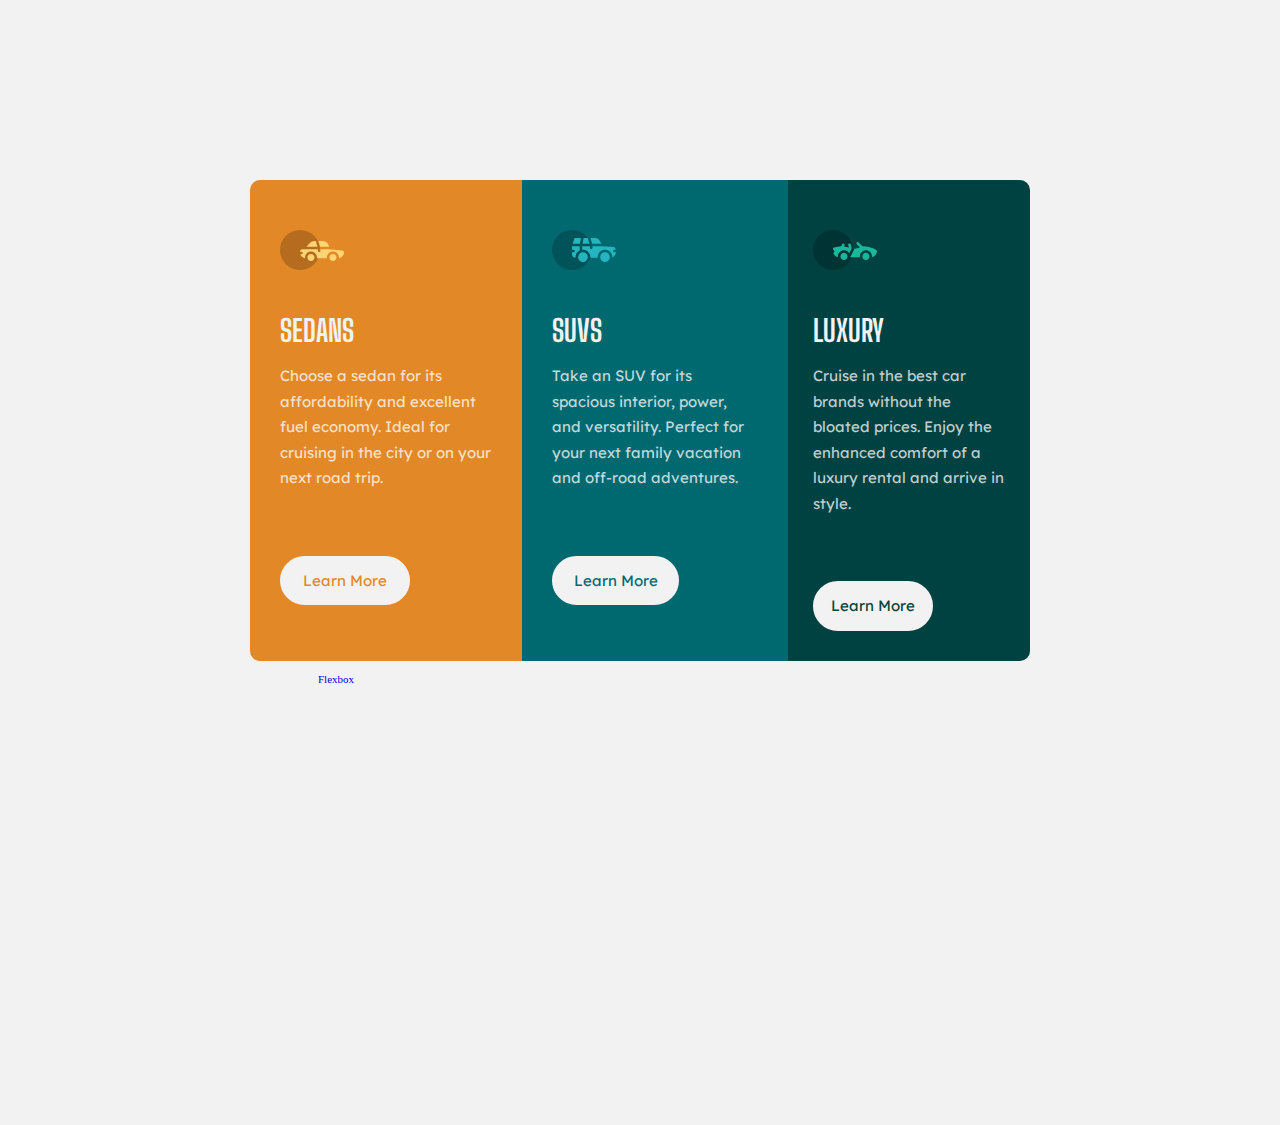
==== grid.html @ e1cf4287 "first commit" ====
<!DOCTYPE html>
<html lang="en">
  <head>
    <meta charset="UTF-8" />
    <meta name="viewport" content="width=device-width, initial-scale=1.0" />
    <link
      href="https://fonts.googleapis.com/css2?family=Big+Shoulders+Display:wght@700&family=Lexend+Deca&display=swap"
      rel="stylesheet"
    />
    <link
      rel="icon"
      type="image/png"
      sizes="32x32"
      href="./images/favicon-32x32.png"
    />
    <link rel="stylesheet" href="./grid.css" />

    <title>Grid</title>
  </head>

  <body>
    <main>
      <div class="sedans">
        <svg width="64" height="40" xmlns="http://www.w3.org/2000/svg">
          <g fill="none" fill-rule="evenodd">
            <circle fill="#000" opacity=".201" cx="20" cy="20" r="20" />
            <path
              d="M52.936 24.11c1.942 0 3.517 1.542 3.517 3.445 0 1.903-1.575 3.445-3.517 3.445s-3.516-1.542-3.516-3.445c0-1.903 1.574-3.445 3.516-3.445zm-21.957 0c1.942 0 3.517 1.542 3.517 3.445 0 1.903-1.575 3.445-3.517 3.445s-3.516-1.542-3.516-3.445c0-1.903 1.574-3.445 3.516-3.445zm6.948-4.848v1.429c0 .716.61 1.293 1.348 1.259a1.295 1.295 0 001.225-1.295v-1.393h8.256l13.483 1.313c.956.093 1.676.881 1.676 1.814 0 2.89-2.126 5.303-4.926 5.819.397-3.557-2.458-6.62-6.053-6.62-3.646 0-6.504 3.14-6.039 6.723h-9.879c.466-3.588-2.397-6.722-6.039-6.722-3.595 0-6.45 3.062-6.052 6.62-2.14-.398-3.916-1.912-4.61-3.931h1.142c.731 0 1.32-.598 1.285-1.322-.033-.678-.629-1.2-1.322-1.2H20v-.251c0-1.274 1.066-2.243 2.306-2.243h15.62zM42.59 11c2.645 0 4.99 1.556 5.972 3.963l.726 1.779H40.17L38.413 11h4.178zm-6.865 0l1.758 5.741H26.505l3.357-3.654A6.502 6.502 0 0134.644 11h1.082z"
              fill="#FFD473"
              fill-rule="nonzero"
            />
          </g>
        </svg>
        <h1>Sedans</h1>
        <p>
          Choose a sedan for its affordability and excellent fuel economy. Ideal
          for cruising in the city or on your next road trip.
        </p>
        <a href="#" class="btn">Learn More</a>
      </div>
      <div class="suvs">
        <svg width="64" height="40" xmlns="http://www.w3.org/2000/svg">
          <g fill="none" fill-rule="evenodd">
            <circle fill="#000" opacity=".201" cx="20" cy="20" r="20" />
            <path
              d="M31.002 22.358c2.917 0 5.18 2.593 4.762 5.506a4.828 4.828 0 01-2.962 3.778 4.797 4.797 0 01-5.3-1.165c-1.188-1.26-1.235-2.613-1.263-2.613-.42-2.924 1.857-5.506 4.763-5.506zm22 0c3.457 0 5.798 3.567 4.41 6.744A4.816 4.816 0 0152.3 31.94a4.826 4.826 0 01-4.06-4.077c-.42-2.915 1.846-5.506 4.762-5.506zm-15.04-6.083v1.462a1.29 1.29 0 001.352 1.29c.693-.033 1.227-.631 1.227-1.326v-1.426h8.3l13.056.716a1.29 1.29 0 011.164.917c.27.895.446 1.477.563 1.87h-1.047c-.694 0-1.291.534-1.324 1.228a1.29 1.29 0 001.288 1.352h1.445c-.164 2.225-1.57 4.193-3.6 5.05.13-4.212-3.255-7.63-7.384-7.63-4.317 0-7.762 3.718-7.358 8.086h-7.285c.43-4.655-3.503-8.531-8.131-8.046v-3.543h7.734zm-10.312 0v4.308a7.4 7.4 0 00-4.006 7.274 3.874 3.874 0 01-3.642-3.864v-1.635h1.46a1.29 1.29 0 000-2.58h-1.461v-3.213l.003-.29h7.646zm14.986-8.196c2.65 0 5 1.592 5.984 4.055l.63 1.579a5.525 5.525 0 01-.065-.004l-.026-.002-.034-.002-.022-.002a4.178 4.178 0 00-.224-.006l-.098-.001h-.039l-.136-.001h-.052l-.326-.001H40.211L38.528 8.08zm-13.632 0l-1.122 5.616h-7.144l1.47-4.71a1.29 1.29 0 011.231-.906h5.565zm6.832 0l1.683 5.615h-7.007l1.121-5.615h4.203z"
              fill="#26B5C0"
              fill-rule="nonzero"
            />
          </g>
        </svg>
        <h1>SUVs</h1>
        <p>
          Take an SUV for its spacious interior, power, and versatility. Perfect
          for your next family vacation and off-road adventures.
        </p>
        <a href="#" class="btn">Learn More</a>
      </div>
      <div class="luxury">
        <svg width="64" height="40" xmlns="http://www.w3.org/2000/svg">
          <g fill="none" fill-rule="evenodd">
            <circle fill="#000" opacity=".201" cx="20" cy="20" r="20" />
            <path
              d="M30.98 22.835c1.941 0 3.516 1.604 3.516 3.583 0 1.978-1.575 3.582-3.517 3.582s-3.516-1.604-3.516-3.582c0-1.979 1.574-3.583 3.516-3.583zm21.956 0c1.942 0 3.517 1.604 3.517 3.583 0 1.978-1.575 3.582-3.517 3.582s-3.516-1.604-3.516-3.582c0-1.979 1.574-3.583 3.516-3.583zm-9.143-10.45a1.27 1.27 0 011.819 0l3.715 3.784c4.444-.115 9.7 1.142 13.964 3.753.387.237.624.664.624 1.124 0 3.006-2.126 5.514-4.926 6.05.397-3.698-2.458-6.882-6.053-6.882-3.646 0-6.504 3.264-6.039 6.99h-9.669c.76-1.544.993-2.026 1.337-2.711l.082-.162c.421-.835 1.056-2.07 2.883-5.65 1.68-.023 3.47-.408 5.247-1.403l-2.984-3.04a1.328 1.328 0 010-1.854zm-7.68 1.064c.683-.2 1.395.202 1.592.898l.749 2.652a3.46 3.46 0 01-.247 2.51l-1.733 3.395-.216.424c-1.07-1.89-3.06-3.114-5.279-3.114-3.595 0-6.45 3.184-6.052 6.885-1.832-.347-3.414-1.537-4.278-3.276a1.331 1.331 0 01.117-1.376l.955-1.303-1.325-1.295c-.751-.735-.376-2.024.64-2.231l6.614-1.346.13-.026c.092-.019.145-.03.157-.031.314-.146 1.07-.591 1.07-1.506 0-.734.592-1.327 1.316-1.31.712.016 1.268.662 1.256 1.388a4.11 4.11 0 01-.348 1.611 22.69 22.69 0 014.7 1.146l-.7-2.473a1.314 1.314 0 01.882-1.622z"
              fill="#19B89D"
              fill-rule="nonzero"
            />
          </g>
        </svg>
        <h1>Luxury</h1>
        <p>
          Cruise in the best car brands without the bloated prices. Enjoy the
          enhanced comfort of a luxury rental and arrive in style.
        </p>
        <a href="#" class="btn">Learn More</a>
      </div>
    </main>
    <footer><a href="./index.html" class="btn">Flexbox</a></footer>
  </body>
</html>
---- grid.css ----
html {
  box-sizing: border-box;
  margin: 0 auto;
  padding: 0;
  font-size: 15px;
  background-color: hsl(0, 0%, 95%);
}

body {
  justify-content: center;
  align-items: center;
  min-height: 100vh;
  margin-top: 20vh;
  margin-bottom: 5vh;
}

main {
  width: 780px;
  margin: 0 auto;
  display: grid;
  grid-template-areas: "a b c";
  color: white;
  font-family: "Lexend Deca", sans-serif;
}

h1 {
  font-family: "Big Shoulders Display", cursive;
  text-transform: uppercase;
  font-weight: 700;
  color: hsl(0, 0%, 95%);
}

svg {
  margin-top: 50px;
  margin-bottom: 20px;
}

p {
  padding-bottom: 50px;
  color: hsla(0, 0%, 100%, 0.75);
}

.sedans {
  grid-area: a;
  font-weight: 400;
  padding: 0px 30px;
  background-color: hsl(31, 77%, 52%);
  border-top-left-radius: 10px;
  border-bottom-left-radius: 10px;
  line-height: 1.7rem;
}

.sedans .btn {
  color: hsl(31, 77%, 52%);
}

.suvs {
  font-weight: 400;
  padding: 0px 30px;
  background-color: hsl(184, 100%, 22%);
  line-height: 1.7rem;
  grid-area: b;
  
}

.suvs .btn {
  color: hsl(184, 100%, 22%);
}

.luxury {
  font-weight: 400;
  padding: 0px 25px;
  background-color: hsl(179, 100%, 13%);
  border-top-right-radius: 10px;
  border-bottom-right-radius: 10px;
  line-height: 1.7rem;
  grid-area: c;
  
}

.luxury .btn {
  color: hsl(179, 100%, 13%);
}

.btn {
  display: block;
  text-decoration: none;
  border-color: hsl(0, 0%, 95%);
  background-color: hsl(0, 0%, 95%);
  text-align: center;
  border-radius: 50px;
  border-width: 2px;
  width: 50%;
  border-style: solid;
  padding: 10px;
  margin-bottom: 30px;
  transition: all 0.5s;
}

.btn:hover {
  color: hsl(0, 0%, 95%);
  background-color: transparent;
}

footer {
  font-size: 11px;
  text-align: center;
}

footer {
  color: hsl(228, 45%, 44%);
}

@media screen and (max-width: 800px) {
  body {
    justify-content: center;
    align-items: center;
    min-height: 100vh;
  }

  main {
    width: 300px;
    display: grid;
    grid-template-areas:
      "a"
      "b"
      "c";
    color: white;
    margin: 0 auto;
  }

  .sedans {
    border-top-right-radius: 10px;
    border-bottom-left-radius: 0;
  }
  .luxury {
    border-top-right-radius: 0;
    border-bottom-left-radius: 10px;
  }
}
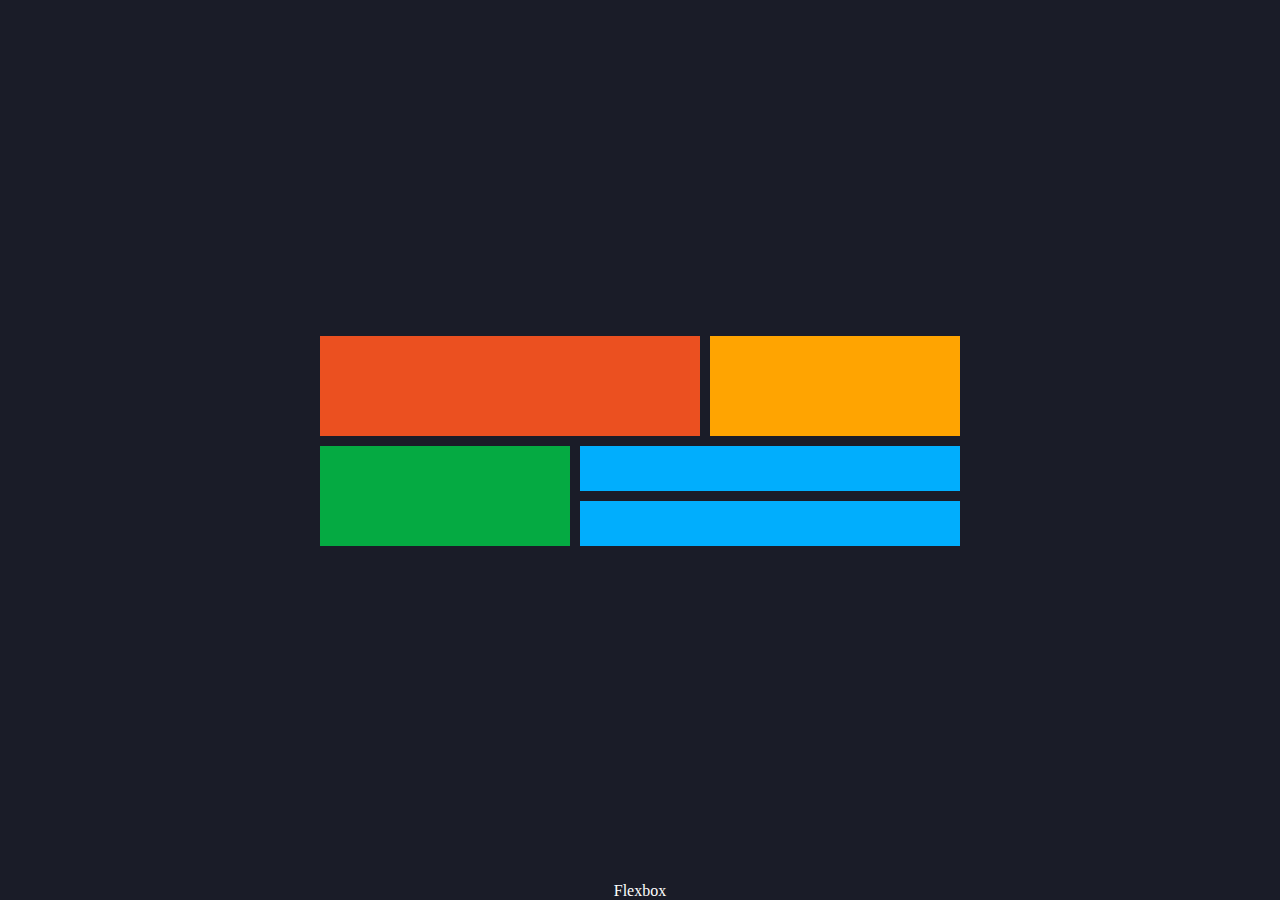
==== commit 1989086d: "commit" ====
--- a/grid.html
+++ b/grid.html
@@ -20,60 +20,11 @@
 
   <body>
     <main>
-      <div class="sedans">
-        <svg width="64" height="40" xmlns="http://www.w3.org/2000/svg">
-          <g fill="none" fill-rule="evenodd">
-            <circle fill="#000" opacity=".201" cx="20" cy="20" r="20" />
-            <path
-              d="M52.936 24.11c1.942 0 3.517 1.542 3.517 3.445 0 1.903-1.575 3.445-3.517 3.445s-3.516-1.542-3.516-3.445c0-1.903 1.574-3.445 3.516-3.445zm-21.957 0c1.942 0 3.517 1.542 3.517 3.445 0 1.903-1.575 3.445-3.517 3.445s-3.516-1.542-3.516-3.445c0-1.903 1.574-3.445 3.516-3.445zm6.948-4.848v1.429c0 .716.61 1.293 1.348 1.259a1.295 1.295 0 001.225-1.295v-1.393h8.256l13.483 1.313c.956.093 1.676.881 1.676 1.814 0 2.89-2.126 5.303-4.926 5.819.397-3.557-2.458-6.62-6.053-6.62-3.646 0-6.504 3.14-6.039 6.723h-9.879c.466-3.588-2.397-6.722-6.039-6.722-3.595 0-6.45 3.062-6.052 6.62-2.14-.398-3.916-1.912-4.61-3.931h1.142c.731 0 1.32-.598 1.285-1.322-.033-.678-.629-1.2-1.322-1.2H20v-.251c0-1.274 1.066-2.243 2.306-2.243h15.62zM42.59 11c2.645 0 4.99 1.556 5.972 3.963l.726 1.779H40.17L38.413 11h4.178zm-6.865 0l1.758 5.741H26.505l3.357-3.654A6.502 6.502 0 0134.644 11h1.082z"
-              fill="#FFD473"
-              fill-rule="nonzero"
-            />
-          </g>
-        </svg>
-        <h1>Sedans</h1>
-        <p>
-          Choose a sedan for its affordability and excellent fuel economy. Ideal
-          for cruising in the city or on your next road trip.
-        </p>
-        <a href="#" class="btn">Learn More</a>
-      </div>
-      <div class="suvs">
-        <svg width="64" height="40" xmlns="http://www.w3.org/2000/svg">
-          <g fill="none" fill-rule="evenodd">
-            <circle fill="#000" opacity=".201" cx="20" cy="20" r="20" />
-            <path
-              d="M31.002 22.358c2.917 0 5.18 2.593 4.762 5.506a4.828 4.828 0 01-2.962 3.778 4.797 4.797 0 01-5.3-1.165c-1.188-1.26-1.235-2.613-1.263-2.613-.42-2.924 1.857-5.506 4.763-5.506zm22 0c3.457 0 5.798 3.567 4.41 6.744A4.816 4.816 0 0152.3 31.94a4.826 4.826 0 01-4.06-4.077c-.42-2.915 1.846-5.506 4.762-5.506zm-15.04-6.083v1.462a1.29 1.29 0 001.352 1.29c.693-.033 1.227-.631 1.227-1.326v-1.426h8.3l13.056.716a1.29 1.29 0 011.164.917c.27.895.446 1.477.563 1.87h-1.047c-.694 0-1.291.534-1.324 1.228a1.29 1.29 0 001.288 1.352h1.445c-.164 2.225-1.57 4.193-3.6 5.05.13-4.212-3.255-7.63-7.384-7.63-4.317 0-7.762 3.718-7.358 8.086h-7.285c.43-4.655-3.503-8.531-8.131-8.046v-3.543h7.734zm-10.312 0v4.308a7.4 7.4 0 00-4.006 7.274 3.874 3.874 0 01-3.642-3.864v-1.635h1.46a1.29 1.29 0 000-2.58h-1.461v-3.213l.003-.29h7.646zm14.986-8.196c2.65 0 5 1.592 5.984 4.055l.63 1.579a5.525 5.525 0 01-.065-.004l-.026-.002-.034-.002-.022-.002a4.178 4.178 0 00-.224-.006l-.098-.001h-.039l-.136-.001h-.052l-.326-.001H40.211L38.528 8.08zm-13.632 0l-1.122 5.616h-7.144l1.47-4.71a1.29 1.29 0 011.231-.906h5.565zm6.832 0l1.683 5.615h-7.007l1.121-5.615h4.203z"
-              fill="#26B5C0"
-              fill-rule="nonzero"
-            />
-          </g>
-        </svg>
-        <h1>SUVs</h1>
-        <p>
-          Take an SUV for its spacious interior, power, and versatility. Perfect
-          for your next family vacation and off-road adventures.
-        </p>
-        <a href="#" class="btn">Learn More</a>
-      </div>
-      <div class="luxury">
-        <svg width="64" height="40" xmlns="http://www.w3.org/2000/svg">
-          <g fill="none" fill-rule="evenodd">
-            <circle fill="#000" opacity=".201" cx="20" cy="20" r="20" />
-            <path
-              d="M30.98 22.835c1.941 0 3.516 1.604 3.516 3.583 0 1.978-1.575 3.582-3.517 3.582s-3.516-1.604-3.516-3.582c0-1.979 1.574-3.583 3.516-3.583zm21.956 0c1.942 0 3.517 1.604 3.517 3.583 0 1.978-1.575 3.582-3.517 3.582s-3.516-1.604-3.516-3.582c0-1.979 1.574-3.583 3.516-3.583zm-9.143-10.45a1.27 1.27 0 011.819 0l3.715 3.784c4.444-.115 9.7 1.142 13.964 3.753.387.237.624.664.624 1.124 0 3.006-2.126 5.514-4.926 6.05.397-3.698-2.458-6.882-6.053-6.882-3.646 0-6.504 3.264-6.039 6.99h-9.669c.76-1.544.993-2.026 1.337-2.711l.082-.162c.421-.835 1.056-2.07 2.883-5.65 1.68-.023 3.47-.408 5.247-1.403l-2.984-3.04a1.328 1.328 0 010-1.854zm-7.68 1.064c.683-.2 1.395.202 1.592.898l.749 2.652a3.46 3.46 0 01-.247 2.51l-1.733 3.395-.216.424c-1.07-1.89-3.06-3.114-5.279-3.114-3.595 0-6.45 3.184-6.052 6.885-1.832-.347-3.414-1.537-4.278-3.276a1.331 1.331 0 01.117-1.376l.955-1.303-1.325-1.295c-.751-.735-.376-2.024.64-2.231l6.614-1.346.13-.026c.092-.019.145-.03.157-.031.314-.146 1.07-.591 1.07-1.506 0-.734.592-1.327 1.316-1.31.712.016 1.268.662 1.256 1.388a4.11 4.11 0 01-.348 1.611 22.69 22.69 0 014.7 1.146l-.7-2.473a1.314 1.314 0 01.882-1.622z"
-              fill="#19B89D"
-              fill-rule="nonzero"
-            />
-          </g>
-        </svg>
-        <h1>Luxury</h1>
-        <p>
-          Cruise in the best car brands without the bloated prices. Enjoy the
-          enhanced comfort of a luxury rental and arrive in style.
-        </p>
-        <a href="#" class="btn">Learn More</a>
-      </div>
+      <div class="a"></div>
+      <div class="b"></div>
+      <div class="c"></div>
+      <div class="d"></div>
+      <div class="e"></div>
     </main>
     <footer><a href="./index.html" class="btn">Flexbox</a></footer>
   </body>
--- a/grid.css
+++ b/grid.css
@@ -1,140 +1,62 @@
-html {
+*{
+  margin: 0;
+  padding: 0;
   box-sizing: border-box;
-  margin: 0 auto;
-  padding: 0;
-  font-size: 15px;
-  background-color: hsl(0, 0%, 95%);
+  color: white;
 }
 
-body {
+body{
+  background-color: #1a1c28;
+  display: flex;
+  flex-direction: column;
+  place-items: center;
+  height: 100vh;
+  text-align: center;
   justify-content: center;
   align-items: center;
-  min-height: 100vh;
-  margin-top: 20vh;
-  margin-bottom: 5vh;
 }
 
-main {
-  width: 780px;
-  margin: 0 auto;
+main{
   display: grid;
-  grid-template-areas: "a b c";
-  color: white;
-  font-family: "Lexend Deca", sans-serif;
+  grid-template-areas: 
+  'a a a b b'
+  'c c d d d'
+  'c c e e e';
+  gap: 10px;
+  width: 50%;
+  margin: auto;
 }
 
-h1 {
-  font-family: "Big Shoulders Display", cursive;
-  text-transform: uppercase;
-  font-weight: 700;
-  color: hsl(0, 0%, 95%);
+
+.a{
+  background-color: #eb5020;
+  grid-area: a;
+  height: 100px;
 }
 
-svg {
-  margin-top: 50px;
-  margin-bottom: 20px;
+.b {
+  background-color: #ffa401;
+  grid-area: b;
+  width: 100%;
 }
 
-p {
-  padding-bottom: 50px;
-  color: hsla(0, 0%, 100%, 0.75);
+.c {
+  background-color: #05aa42;
+  grid-area: c;
+  width: 100%;
 }
 
-.sedans {
-  grid-area: a;
-  font-weight: 400;
-  padding: 0px 30px;
-  background-color: hsl(31, 77%, 52%);
-  border-top-left-radius: 10px;
-  border-bottom-left-radius: 10px;
-  line-height: 1.7rem;
+.d {
+  background-color: #01aefd;
+  grid-area: d;
+  height: 45px;
+}
+.e {
+  background-color: #01aefd;
+  grid-area: e;
+  height: 45px;
 }
 
-.sedans .btn {
-  color: hsl(31, 77%, 52%);
-}
-
-.suvs {
-  font-weight: 400;
-  padding: 0px 30px;
-  background-color: hsl(184, 100%, 22%);
-  line-height: 1.7rem;
-  grid-area: b;
-  
-}
-
-.suvs .btn {
-  color: hsl(184, 100%, 22%);
-}
-
-.luxury {
-  font-weight: 400;
-  padding: 0px 25px;
-  background-color: hsl(179, 100%, 13%);
-  border-top-right-radius: 10px;
-  border-bottom-right-radius: 10px;
-  line-height: 1.7rem;
-  grid-area: c;
-  
-}
-
-.luxury .btn {
-  color: hsl(179, 100%, 13%);
-}
-
-.btn {
-  display: block;
+footer a{
   text-decoration: none;
-  border-color: hsl(0, 0%, 95%);
-  background-color: hsl(0, 0%, 95%);
-  text-align: center;
-  border-radius: 50px;
-  border-width: 2px;
-  width: 50%;
-  border-style: solid;
-  padding: 10px;
-  margin-bottom: 30px;
-  transition: all 0.5s;
-}
-
-.btn:hover {
-  color: hsl(0, 0%, 95%);
-  background-color: transparent;
-}
-
-footer {
-  font-size: 11px;
-  text-align: center;
-}
-
-footer {
-  color: hsl(228, 45%, 44%);
-}
-
-@media screen and (max-width: 800px) {
-  body {
-    justify-content: center;
-    align-items: center;
-    min-height: 100vh;
-  }
-
-  main {
-    width: 300px;
-    display: grid;
-    grid-template-areas:
-      "a"
-      "b"
-      "c";
-    color: white;
-    margin: 0 auto;
-  }
-
-  .sedans {
-    border-top-right-radius: 10px;
-    border-bottom-left-radius: 0;
-  }
-  .luxury {
-    border-top-right-radius: 0;
-    border-bottom-left-radius: 10px;
-  }
-}
+}